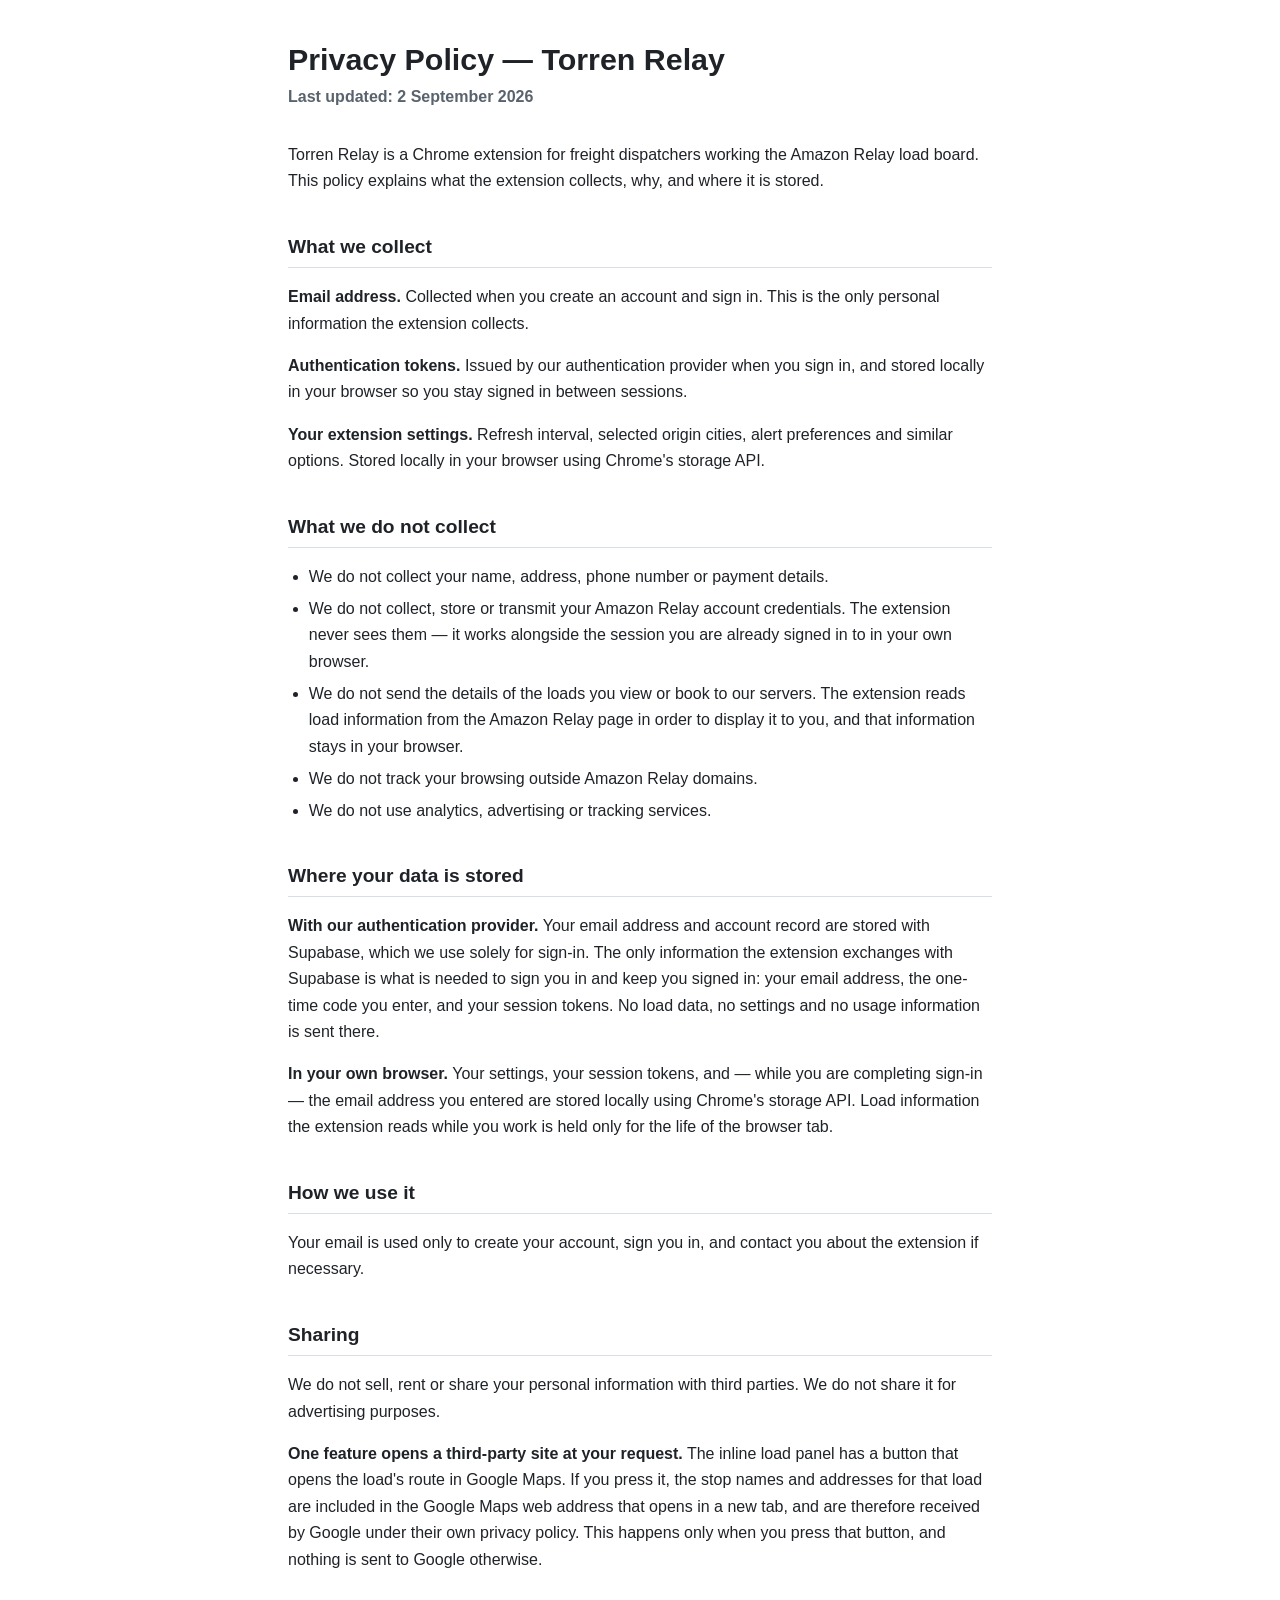
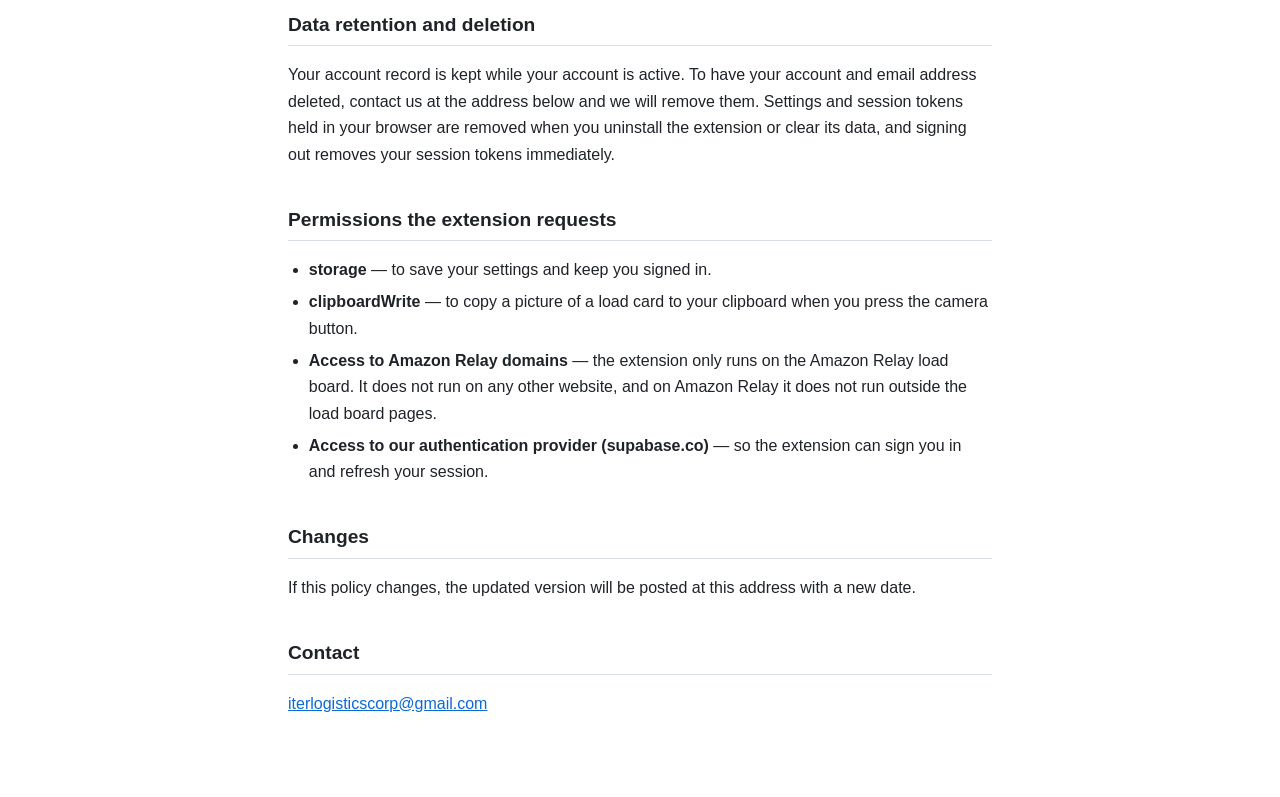
==== docs/index.html @ fa92d4af "docs: add public privacy policy page" ====
<!DOCTYPE html>
<html lang="en">
<head>
<meta charset="utf-8">
<meta name="viewport" content="width=device-width, initial-scale=1">
<title>Privacy Policy — Torren Relay</title>
<style>
  :root { color-scheme: light dark; }
  body {
    max-width: 44rem; margin: 0 auto; padding: 2.5rem 1.25rem 4rem;
    font: 16px/1.65 -apple-system, BlinkMacSystemFont, "Segoe UI", Roboto, Helvetica, Arial, sans-serif;
    color: #1f2328; background: #ffffff;
  }
  h1 { font-size: 1.9rem; line-height: 1.25; margin: 0 0 .35rem; }
  h2 { font-size: 1.2rem; margin: 2.25rem 0 .6rem; padding-bottom: .3rem; border-bottom: 1px solid #d8dee4; }
  .updated { color: #59636e; margin: 0 0 2rem; }
  ul { padding-left: 1.3rem; }
  li { margin: .35rem 0; }
  a { color: #0969da; }
  code { background: #f0f1f3; padding: .1em .35em; border-radius: 4px; font-size: .9em; }
  @media (prefers-color-scheme: dark) {
    body { color: #e6edf3; background: #0d1117; }
    h2 { border-bottom-color: #30363d; }
    .updated { color: #9198a1; }
    a { color: #4493f8; }
    code { background: #21262d; }
  }
</style>
</head>
<body>

<h1>Privacy Policy — Torren Relay</h1>
<p class="updated"><strong>Last updated: 2 September 2026</strong></p>

<p>Torren Relay is a Chrome extension for freight dispatchers working the
Amazon Relay load board. This policy explains what the extension collects,
why, and where it is stored.</p>

<h2>What we collect</h2>

<p><strong>Email address.</strong> Collected when you create an account and sign in.
This is the only personal information the extension collects.</p>

<p><strong>Authentication tokens.</strong> Issued by our authentication provider when you
sign in, and stored locally in your browser so you stay signed in between
sessions.</p>

<p><strong>Your extension settings.</strong> Refresh interval, selected origin cities,
alert preferences and similar options. Stored locally in your browser
using Chrome's storage API.</p>

<h2>What we do not collect</h2>

<ul>
  <li>We do not collect your name, address, phone number or payment details.</li>
  <li>We do not collect, store or transmit your Amazon Relay account
      credentials. The extension never sees them — it works alongside the
      session you are already signed in to in your own browser.</li>
  <li>We do not send the details of the loads you view or book to our
      servers. The extension reads load information from the Amazon Relay
      page in order to display it to you, and that information stays in your
      browser.</li>
  <li>We do not track your browsing outside Amazon Relay domains.</li>
  <li>We do not use analytics, advertising or tracking services.</li>
</ul>

<h2>Where your data is stored</h2>

<p><strong>With our authentication provider.</strong> Your email address and account
record are stored with Supabase, which we use solely for sign-in. The
only information the extension exchanges with Supabase is what is needed
to sign you in and keep you signed in: your email address, the one-time
code you enter, and your session tokens. No load data, no settings and
no usage information is sent there.</p>

<p><strong>In your own browser.</strong> Your settings, your session tokens, and — while
you are completing sign-in — the email address you entered are stored
locally using Chrome's storage API. Load information the extension reads
while you work is held only for the life of the browser tab.</p>

<h2>How we use it</h2>

<p>Your email is used only to create your account, sign you in, and contact
you about the extension if necessary.</p>

<h2>Sharing</h2>

<p>We do not sell, rent or share your personal information with third
parties. We do not share it for advertising purposes.</p>

<p><strong>One feature opens a third-party site at your request.</strong> The inline load
panel has a button that opens the load's route in Google Maps. If you
press it, the stop names and addresses for that load are included in the
Google Maps web address that opens in a new tab, and are therefore
received by Google under their own privacy policy. This happens only when
you press that button, and nothing is sent to Google otherwise.</p>

<h2>Data retention and deletion</h2>

<p>Your account record is kept while your account is active. To have your
account and email address deleted, contact us at the address below and
we will remove them. Settings and session tokens held in your browser are
removed when you uninstall the extension or clear its data, and signing
out removes your session tokens immediately.</p>

<h2>Permissions the extension requests</h2>

<ul>
  <li><strong>storage</strong> — to save your settings and keep you signed in.</li>
  <li><strong>clipboardWrite</strong> — to copy a picture of a load card to your clipboard
      when you press the camera button.</li>
  <li><strong>Access to Amazon Relay domains</strong> — the extension only runs on the
      Amazon Relay load board. It does not run on any other website, and on
      Amazon Relay it does not run outside the load board pages.</li>
  <li><strong>Access to our authentication provider (supabase.co)</strong> — so the
      extension can sign you in and refresh your session.</li>
</ul>

<h2>Changes</h2>

<p>If this policy changes, the updated version will be posted at this
address with a new date.</p>

<h2>Contact</h2>

<p><a href="mailto:iterlogisticscorp@gmail.com">iterlogisticscorp@gmail.com</a></p>

</body>
</html>
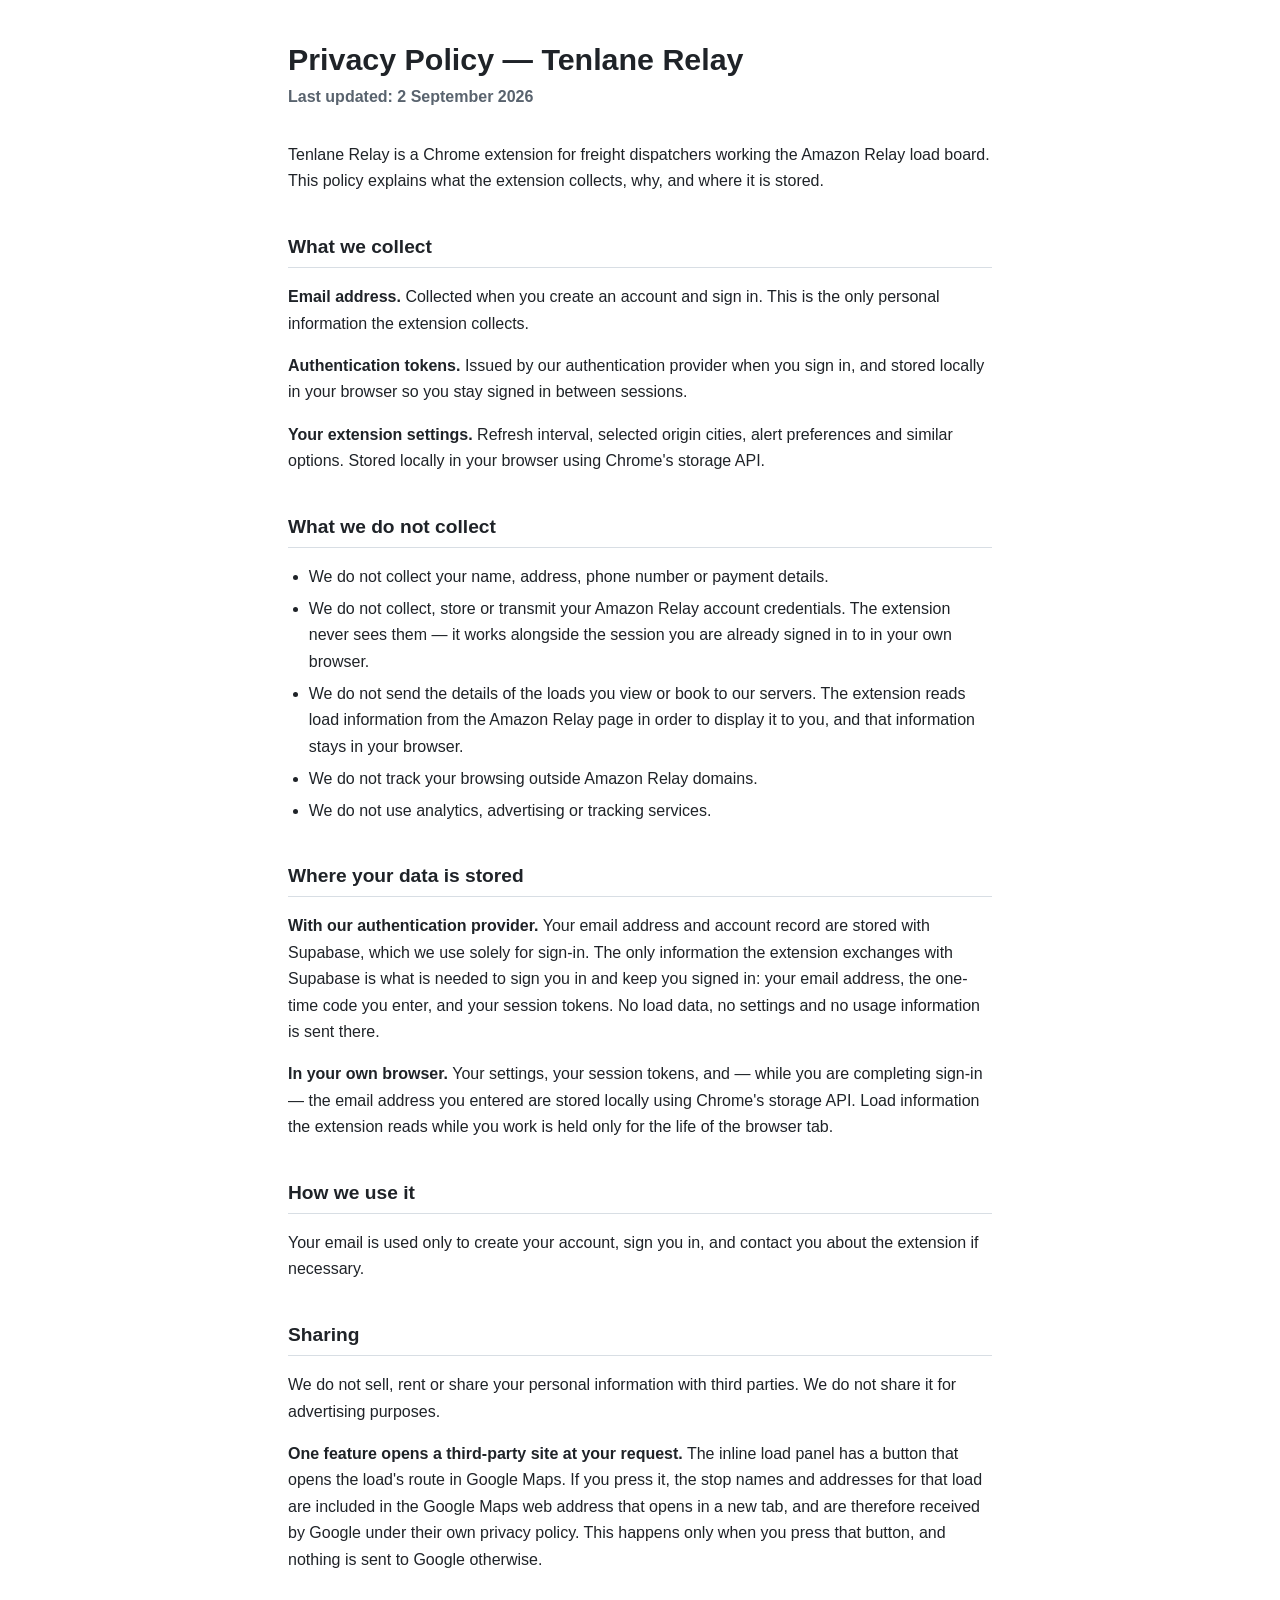
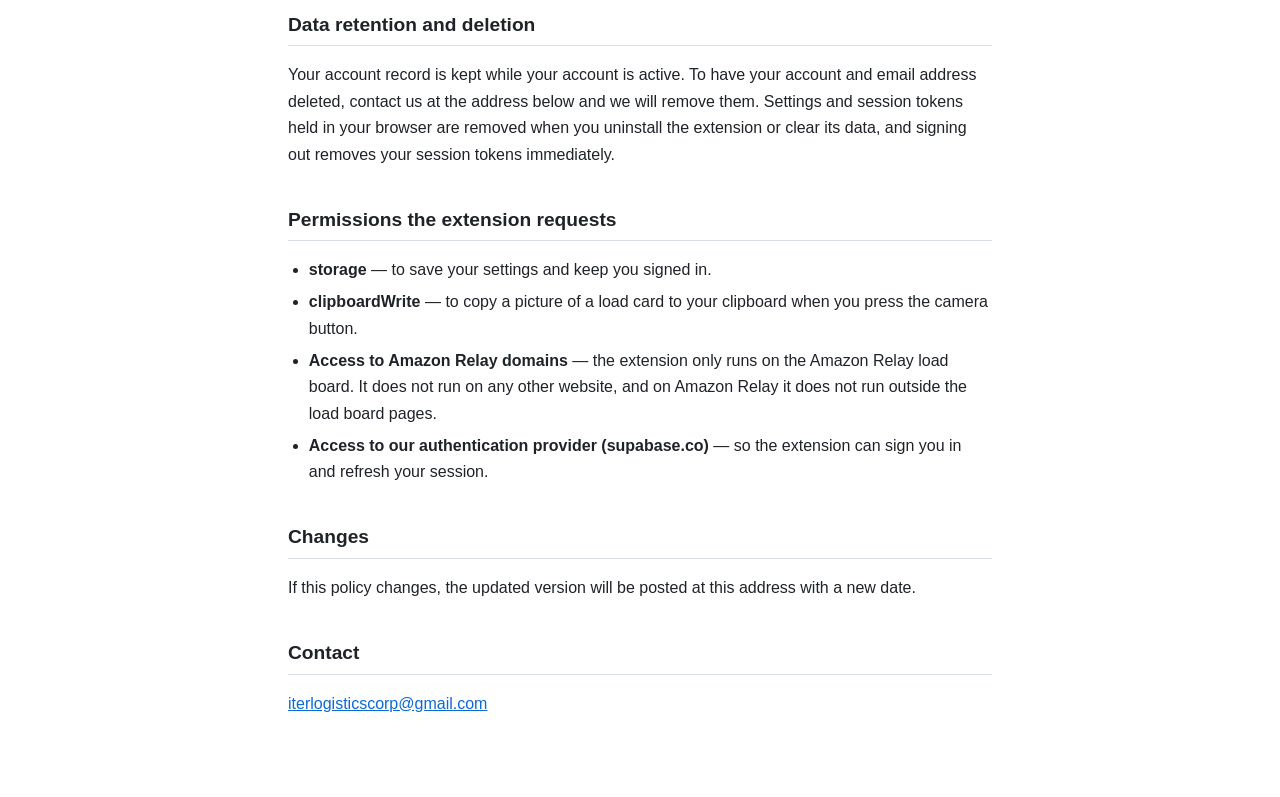
==== commit 035d5abe: "rename: Torren Relay -> Tenlane Relay Renames the product across the manifest, the UI and the docume" ====
--- a/docs/index.html
+++ b/docs/index.html
@@ -3,7 +3,7 @@
 <head>
 <meta charset="utf-8">
 <meta name="viewport" content="width=device-width, initial-scale=1">
-<title>Privacy Policy — Torren Relay</title>
+<title>Privacy Policy — Tenlane Relay</title>
 <style>
   :root { color-scheme: light dark; }
   body {
@@ -29,10 +29,10 @@
 </head>
 <body>
 
-<h1>Privacy Policy — Torren Relay</h1>
+<h1>Privacy Policy — Tenlane Relay</h1>
 <p class="updated"><strong>Last updated: 2 September 2026</strong></p>
 
-<p>Torren Relay is a Chrome extension for freight dispatchers working the
+<p>Tenlane Relay is a Chrome extension for freight dispatchers working the
 Amazon Relay load board. This policy explains what the extension collects,
 why, and where it is stored.</p>
 
